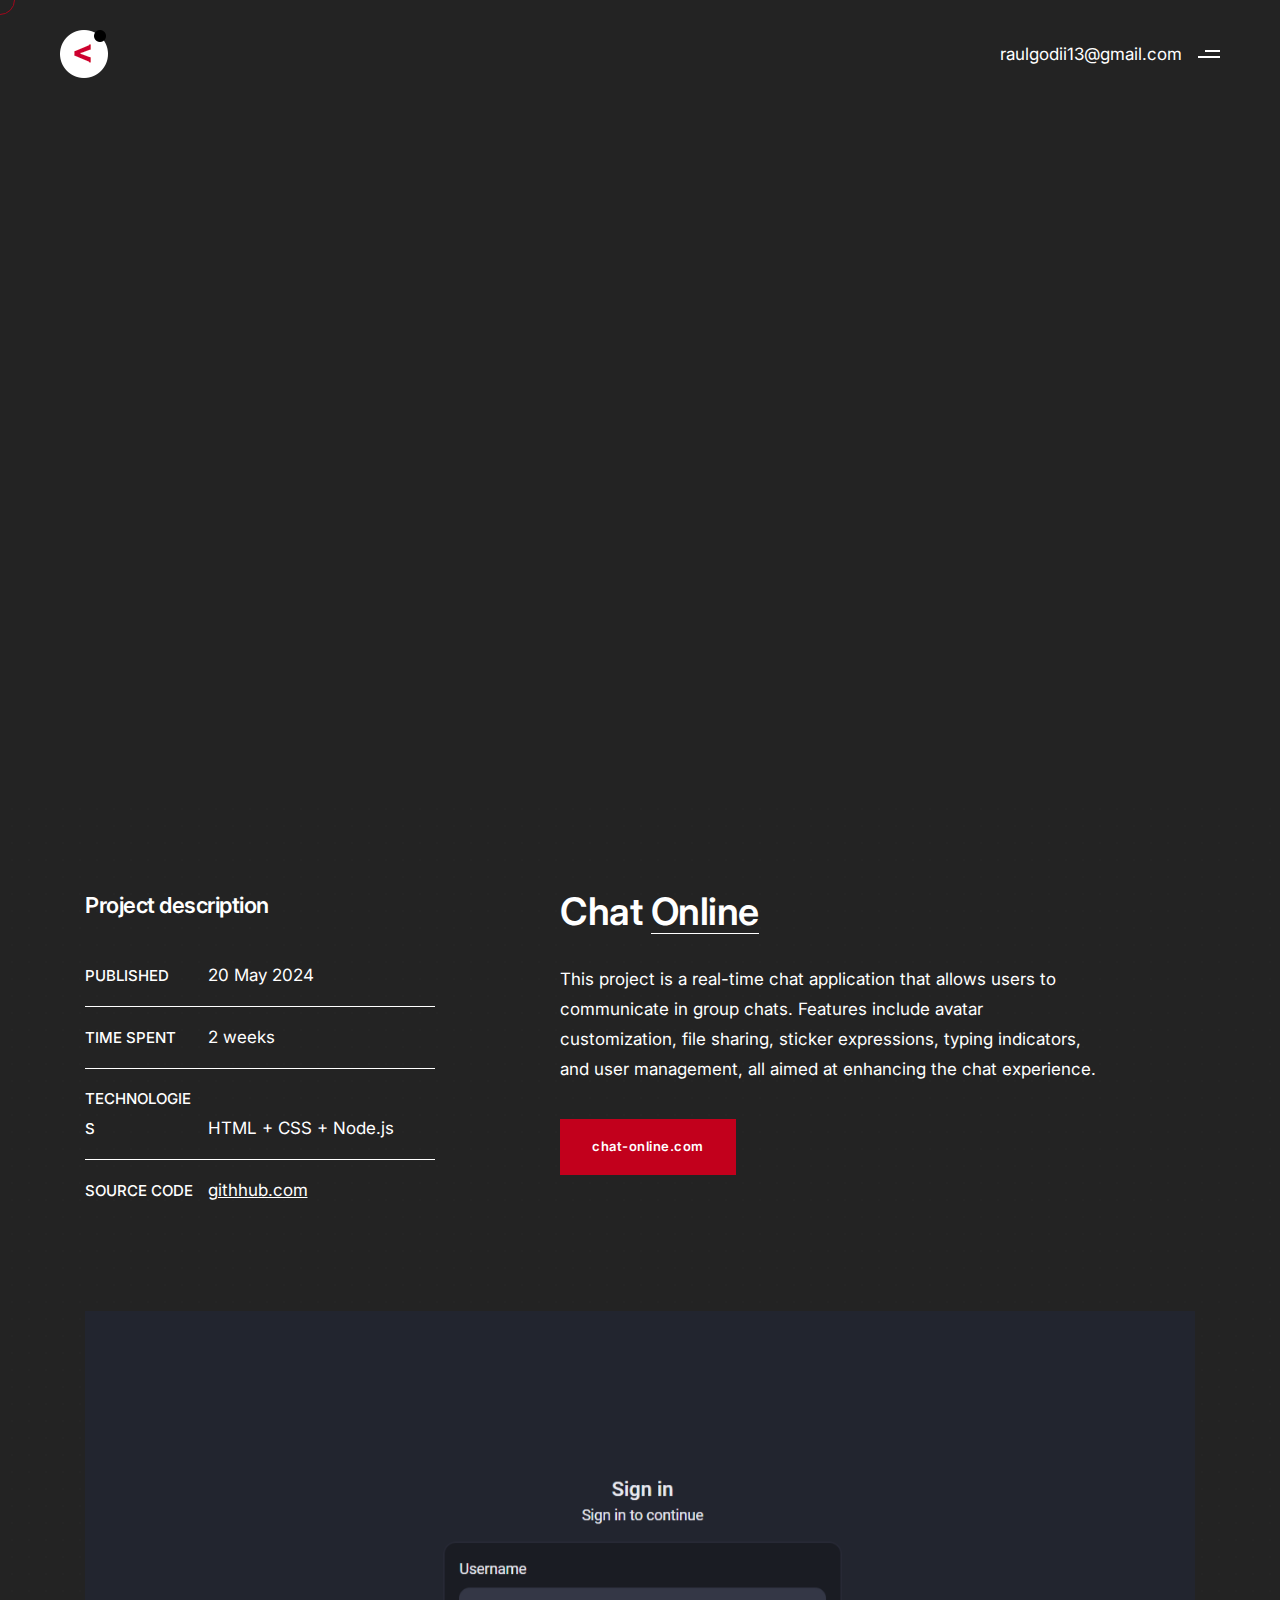
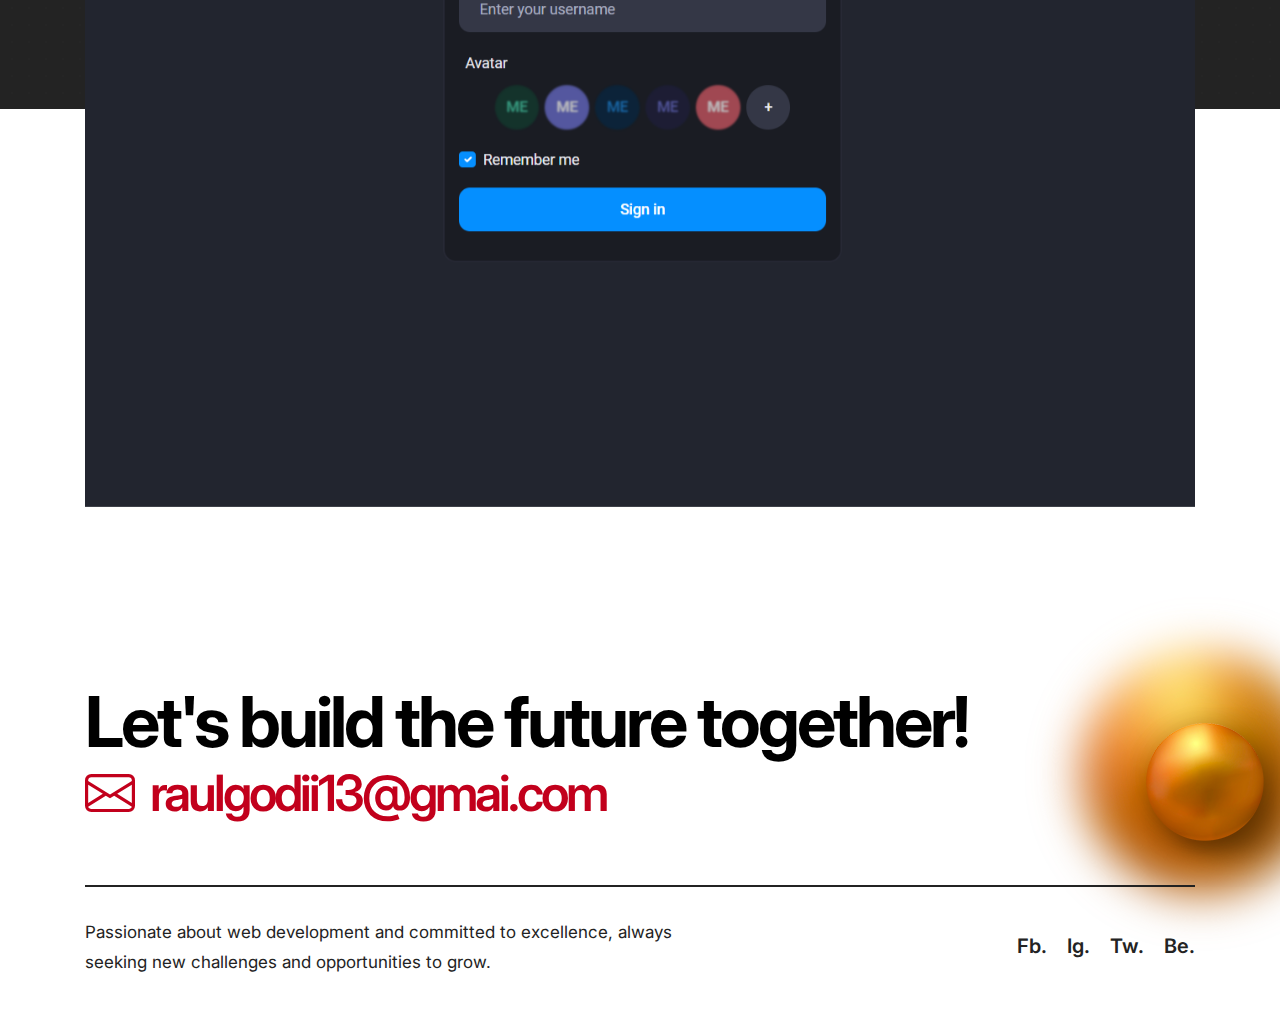
==== chatonline.html @ 8fe22cf5 "chat online" ====
<!doctype html>
<html class="no-js" lang="en">

<head>
    <title>Crafto - The Multipurpose HTML5 Template</title>
    <meta charset="utf-8">
    <meta http-equiv="X-UA-Compatible" content="IE=edge" />
    <meta name="author" content="ThemeZaa">
    <meta name="viewport" content="width=device-width,initial-scale=1.0" />
    <meta name="description"
        content="Elevate your online presence with Crafto - a modern, versatile, multipurpose Bootstrap 5 responsive HTML5, SCSS template using highly creative 48+ ready demos.">
    <!-- favicon icon -->
    <link rel="shortcut icon" href="images/favicon.png">
    <link rel="apple-touch-icon" href="images/apple-touch-icon-57x57.png">
    <link rel="apple-touch-icon" sizes="72x72" href="images/apple-touch-icon-72x72.png">
    <link rel="apple-touch-icon" sizes="114x114" href="images/apple-touch-icon-114x114.png">
    <!-- google fonts preconnect -->
    <link rel="preconnect" href="https://fonts.googleapis.com" crossorigin>
    <link rel="preconnect" href="https://fonts.gstatic.com" crossorigin>
    <!-- style sheets and font icons  -->
    <link rel="stylesheet" href="css/vendors.min.css" />
    <link rel="stylesheet" href="css/icon.min.css" />
    <link rel="stylesheet" href="css/style.css" />
    <link rel="stylesheet" href="css/responsive.css" />
    <link rel="stylesheet" href="css/freelancer.css" />
</head>

<body class="custom-cursor overflow-x-hidden" data-mobile-nav-style="classic">
    <!-- start cursor -->
    <div class="cursor-page-inner">
        <div class="circle-cursor circle-cursor-inner"></div>
        <div class="circle-cursor circle-cursor-outer"></div>
    </div>
    <!-- end cursor -->
    <!-- start header -->
    <header>
        <!-- start navigation -->
        <nav class="navbar navbar-expand-lg header-transparent bg-transparent disable-fixed" data-header-hover="dark">
            <div class="container-fluid">
                <div class="col-auto col-lg-2 me-lg-0 me-auto">
                    <a class="navbar-brand" href="index.html">
                        <img src="images/demo-freelancer-logo-white.png"
                            data-at2x="images/demo-freelancer-logo-white@2x.png" alt="" class="default-logo">
                        <img src="images/demo-freelancer-logo-white.png"
                            data-at2x="images/demo-freelancer-logo-white@2x.png" alt="" class="alt-logo">
                        <img src="images/demo-freelancer-logo-white.png"
                            data-at2x="images/demo-freelancer-logo-white@2x.png" alt="" class="mobile-logo">
                    </a>
                </div>
                <div class="col-auto col-lg-3 text-end lg-pe-0">
                    <div class="header-icon">
                        <a href="mailto:raulgodii13@gmail.com" class="text-white">raulgodii13@gmail.com</a>
                        <div class="header-push-button hamburger-push-button icon sm-pe-15px">
                            <div class="push-button">
                                <span></span>
                                <span></span>
                            </div>
                        </div>
                    </div>
                </div>
            </div>
        </nav>
        <!-- end navigation -->
        <!-- start hamburger menu -->
        <div class="push-menu hamburger-nav header-dark hamburger-menu-half bg-dark-gray md-w-60 sm-w-100"
            style="background-image: url(images/demo-gym-and-fitness-menu-bg.jpg)">
            <span class="close-menu text-dark-gray bg-white"><i class="fa-solid fa-xmark"></i></span>
            <div class="d-flex flex-column justify-content-center h-100 ps-18 pb-12 xxl-p-12 sm-p-20px">
                <div class="hamburger-menu menu-list-wrapper w-80 lg-w-100 lg-no-margin sm-mt-auto sm-mb-auto"
                    data-scroll-options='{ "theme": "light" }'>
                    <ul class="menu-item-list fw-500 p-0">
                        <li class="menu-item"><a href="index.html#home" class="inner-link nav-link">Home</a></li>
                        <li class="menu-item"><a href="index.html#about" class="inner-link nav-link">About</a></li>
                        <li class="menu-item"><a href="index.html#work" class="inner-link nav-link">Work</a></li>
                        <li class="menu-item"><a href="index.html#expertise" class="inner-link nav-link">Expertise</a>
                        </li>
                        <li class="menu-item"><a href="index.html#awards" class="inner-link nav-link">Awards</a></li>
                        <li class="menu-item"><a href="index.html#contact" class="inner-link nav-link">Contact</a></li>
                    </ul>
                </div>
                <div class="w-90 xxl-w-100 d-none d-lg-inline-block">
                    <div class="row row-cols-1 row-cols-xl-2 menu-address">
                        <div class="col">
                            <span class="text-white fs-16 ls-05px">Contact information</span>
                            <div class="h-1px w-90 lg-w-100 bg-white-transparent-extra-light mt-15px mb-15px"></div>
                            <p class="fs-15 lh-26 w-90 xl-w-100 text-white fw-300">Valdepeñas, CR, España</p>
                        </div>
                        <div class="col">
                            <span class="text-white fs-16 ls-05px">Connect with me</span>
                            <div class="h-1px w-90 xxl-w-100 bg-white-transparent-extra-light mt-15px mb-15px"></div>
                            <p class="fs-15 lh-28 w-90 xxl-w-100 lg-mb-0 fw-300"><a href="mailto:raulgodii13@gmail.com"
                                    class="d-block text-white text-white-hover">raulgodii13@gmail.com</a><a
                                    href="tel:12345678910" class="text-white text-white-hover">+34 694 46 24 79</a></p>
                        </div>
                    </div>
                </div>
                <div class="w-90 xxl-w-100 d-none d-lg-inline-block">
                    <div class="menu-address d-flex align-items-center justify-content-center gap-3">
                        <a href="http://www.linkedin.com" target="_blank"><i
                                class="fa-brands fa-linkedin-in"></i><span></span></a>
                        <a href="http://www.instagram.com" target="_blank"><i
                                class="fa-brands fa-github"></i><span></span></a>
                    </div>
                </div>
            </div>
        </div>
        <!-- end hamburger menu -->
    </header>
    <!-- end header -->
    <section class="page-title-big-typography cover-background p-0 one-fourth-screen bg-dark-gray"
        style="background-image: url(images/project2.png)">
    </section>
    <!-- start section -->
    <section class="bg-dark-gray background-position-center-top overlap-height overflow-visible"
        style="background-image: url('images/demo-architecture-dotted-pattern.svg')">
        <div class="container">
            <div class="row overlap-gap-section">
                <div class="col-lg-4 col-md-6 sm-mb-30px text-center text-md-start">
                    <span class="fs-22 fw-600 d-inline-block mb-25px ls-minus-05px text-white">Project
                        description</span>
                    <ul class="list-style-01 ps-0 pe-80px mb-0 sm-pe-0">
                        <li class="text-white border-color-charcoal-grey pt-15px pb-15px"><span
                                class="text-uppercase text-white pe-10px w-35 lg-w-45 sm-w-auto sm-me-20px d-inline-block fw-500 fs-15">Published</span>20
                            May 2024</li>
                        <li class="text-white border-color-charcoal-grey pt-15px pb-15px"><span
                                class="text-uppercase text-white pe-10px w-35 lg-w-45 sm-w-auto sm-me-20px d-inline-block fw-500 fs-15">Time
                                spent</span>2 weeks
                        </li>
                        <li class="text-white pt-15px pb-15px"><span
                                class="text-uppercase text-white pe-10px w-35 lg-w-45 sm-w-auto sm-me-20px d-inline-block fs-15 fw-500">Technologies</span>HTML + CSS + Node.js</li>
                        <li class="text-white pt-15px pb-15px"><span
                                class="text-uppercase text-white pe-10px w-35 lg-w-45 sm-w-auto sm-me-20px d-inline-block fs-15 fw-500">Source Code</span><a href="https://github.com/raulgodii/NodeJS-ChatOnline" target="_blank" class="text-white text-decoration-underline">githhub.com</a></li>
                    </ul>
                </div>
                <div class="col-lg-6 offset-lg-1 col-md-6 text-center text-md-start">
                    <h4 class="fw-600 text-white">Chat <span
                            class="text-decoration-line-bottom d-inline-block">Online</span></h4>
                    <p class="mb-35px text-white">This project is a real-time chat application that allows users to communicate in group chats. Features include avatar customization, file sharing, sticker expressions, typing indicators, and user management, all aimed at enhancing the chat experience.
                    </p>
                    <a href="https://nodejs-chatonline.onrender.com" target="_blank"
                        class="btn btn-medium btn-base-color text-uppercase-inherit fw-600 primary-font">chat-online.com</a>
                </div>
            </div>
        </div>
    </section>
    <!-- end section -->
    <!-- start section -->
    <section class="bg-nero-grey">
        <div class="container">
            <div class="row">
                <div class="col-12 overlap-section">
                    <div class="overlap-section-inner">
                        <div class="swiper magic-cursor drag-cursor"
                            data-slider-options='{ "slidesPerView": 1, "spaceBetween": 0, "effect": "fade", "speed": 1200, "loop": true, "autoplay": { "delay": 1500, "disableOnInteraction": false },  "pagination": { "el": ".slider-three-slide-pagination", "clickable": true, "dynamicBullets": true }, "navigation": { "nextEl": ".slider-one-slide-next-1", "prevEl": ".slider-one-slide-prev-1" }, "keyboard": { "enabled": true, "onlyInViewport": true }, "breakpoints": { "992": { "slidesPerView": 1 }, "768": { "slidesPerView": 1 }, "320": { "slidesPerView": 1 } } }'>
                            <div class="swiper-wrapper">
                                <!-- start slider item -->
                                <div class="swiper-slide">
                                    <img src="images/chatonline1.png" class="w-100" alt="" />
                                </div>
                                <!-- end slider item -->
                                <!-- start slider item -->
                                <div class="swiper-slide">
                                    <img src="images/chatonline1.png" class="w-100" alt="" />
                                </div>
                                <!-- end slider item -->
                                <!-- start slider item -->
                                <div class="swiper-slide">
                                    <img src="images/chatonline1.png" class="w-100" alt="" />
                                </div>
                                <!-- end slider item -->
                                <!-- end slider item -->
                            </div>
                        </div>
                    </div>
                </div>
            </div>
        </div>
    </section>
    <!-- end section -->

    <!-- start footer -->
    <footer id="contact" class="position-relative overflow-hidden pb-0">
        <img src="images/demo-freelancer-03.png" class="position-absolute top-0px right-minus-100px" alt="">
        <div class="container position-relative">
            <img src="images/demo-freelancer-04.png"
                class="position-absolute top-20px right-minus-100px d-none d-md-block" alt="">
            <div class="row">
                <div class="col-md-12 position-relative">
                    <div class="fs-70 md-fs-50 sm-fs-40 ls-minus-3px fw-700 text-black mb-10px sm-ls-minus-1px">Let's
                        build the future together!</div>
                    <div class="d-inline-block">
                        <i
                            class="bi bi-envelope icon-extra-large md-icon-large me-10px text-base-color align-middle"></i>
                        <a href="mailto:raulgodii13@gmai.com"
                            class="fs-50 sm-fs-40 text-base-color fw-600 align-middle ls-minus-3px sm-ls-minus-1px">raulgodii13@gmai.com</a>
                    </div>
                </div>
            </div>
            <div class="row g-0 align-items-center border-top border-2 border-color-dark-gray pt-30px mt-6 mb-3">
                <div class="col-md-7 last-paragraph-no-margin sm-mb-20px">
                    <p>Passionate about web development and committed to excellence, always seeking new challenges and
                        opportunities to grow.</p>
                </div>
                <div class="col-md-5 elements-social social-text-style-01 text-start text-md-end sm-mb-20px">
                    <ul class="medium-icon dark fw-600">
                        <li><a class="facebook" href="https://www.facebook.com/" target="_blank">Fb.</a></li>
                        <li><a class="instagram" href="http://www.instagram.com" target="_blank">Ig.</a></li>
                        <li><a class="twitter" href="http://www.twitter.com" target="_blank">Tw.</a></li>
                        <li><a class="behance" href="http://www.behance.com/" target="_blank">Be.</a></li>
                    </ul>
                </div>
            </div>
        </div>
    </footer>
    <!-- end footer -->
    <!-- start scroll progress -->
    <div class="scroll-progress d-none d-xxl-block">
        <a href="#" class="scroll-top" aria-label="scroll">
            <span class="scroll-text">Scroll</span><span class="scroll-line"><span class="scroll-point"></span></span>
        </a>
    </div>
    <!-- end scroll progress -->
    <!-- javascript libraries -->
    <script type="text/javascript" src="js/jquery.js"></script>
    <script type="text/javascript" src="js/vendors.min.js"></script>
    <script type="text/javascript" src="js/main.js"></script>
</body>

</html>
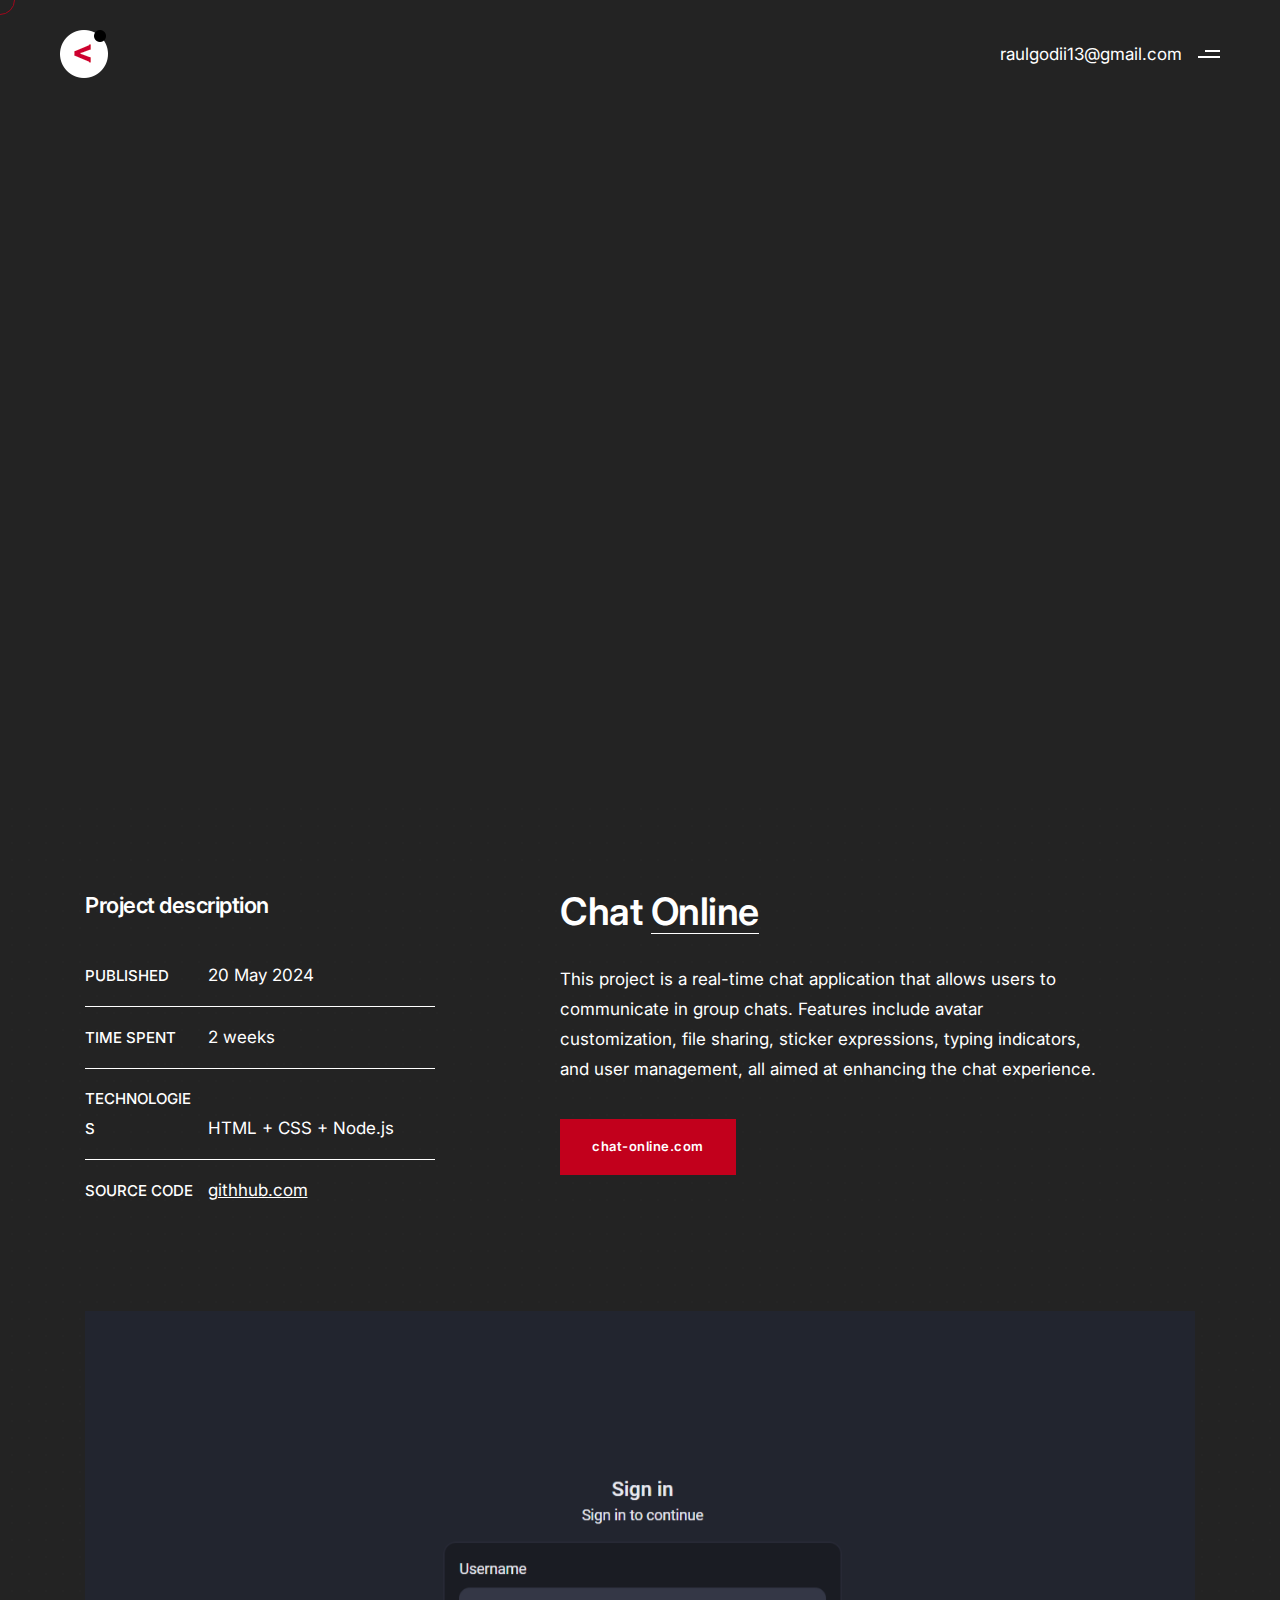
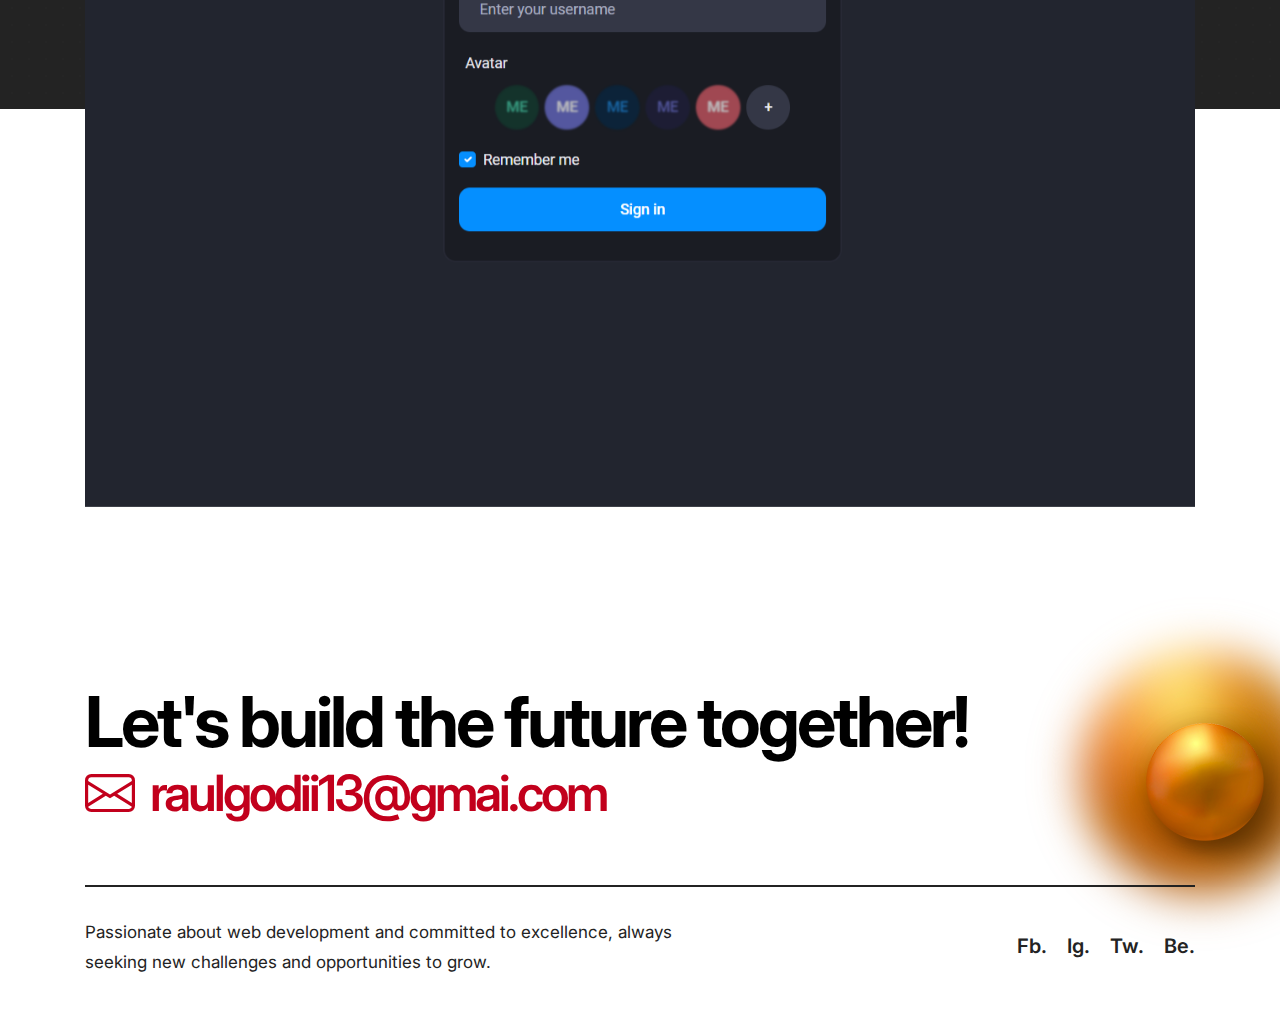
==== commit c98c6737: "link linkedin" ====
--- a/chatonline.html
+++ b/chatonline.html
@@ -96,7 +96,7 @@
                 </div>
                 <div class="w-90 xxl-w-100 d-none d-lg-inline-block">
                     <div class="menu-address d-flex align-items-center justify-content-center gap-3">
-                        <a href="http://www.linkedin.com" target="_blank"><i
+                        <a href="https://www.linkedin.com/in/raul-gonzalez-diaz/" target="_blank"><i
                                 class="fa-brands fa-linkedin-in"></i><span></span></a>
                         <a href="http://www.instagram.com" target="_blank"><i
                                 class="fa-brands fa-github"></i><span></span></a>
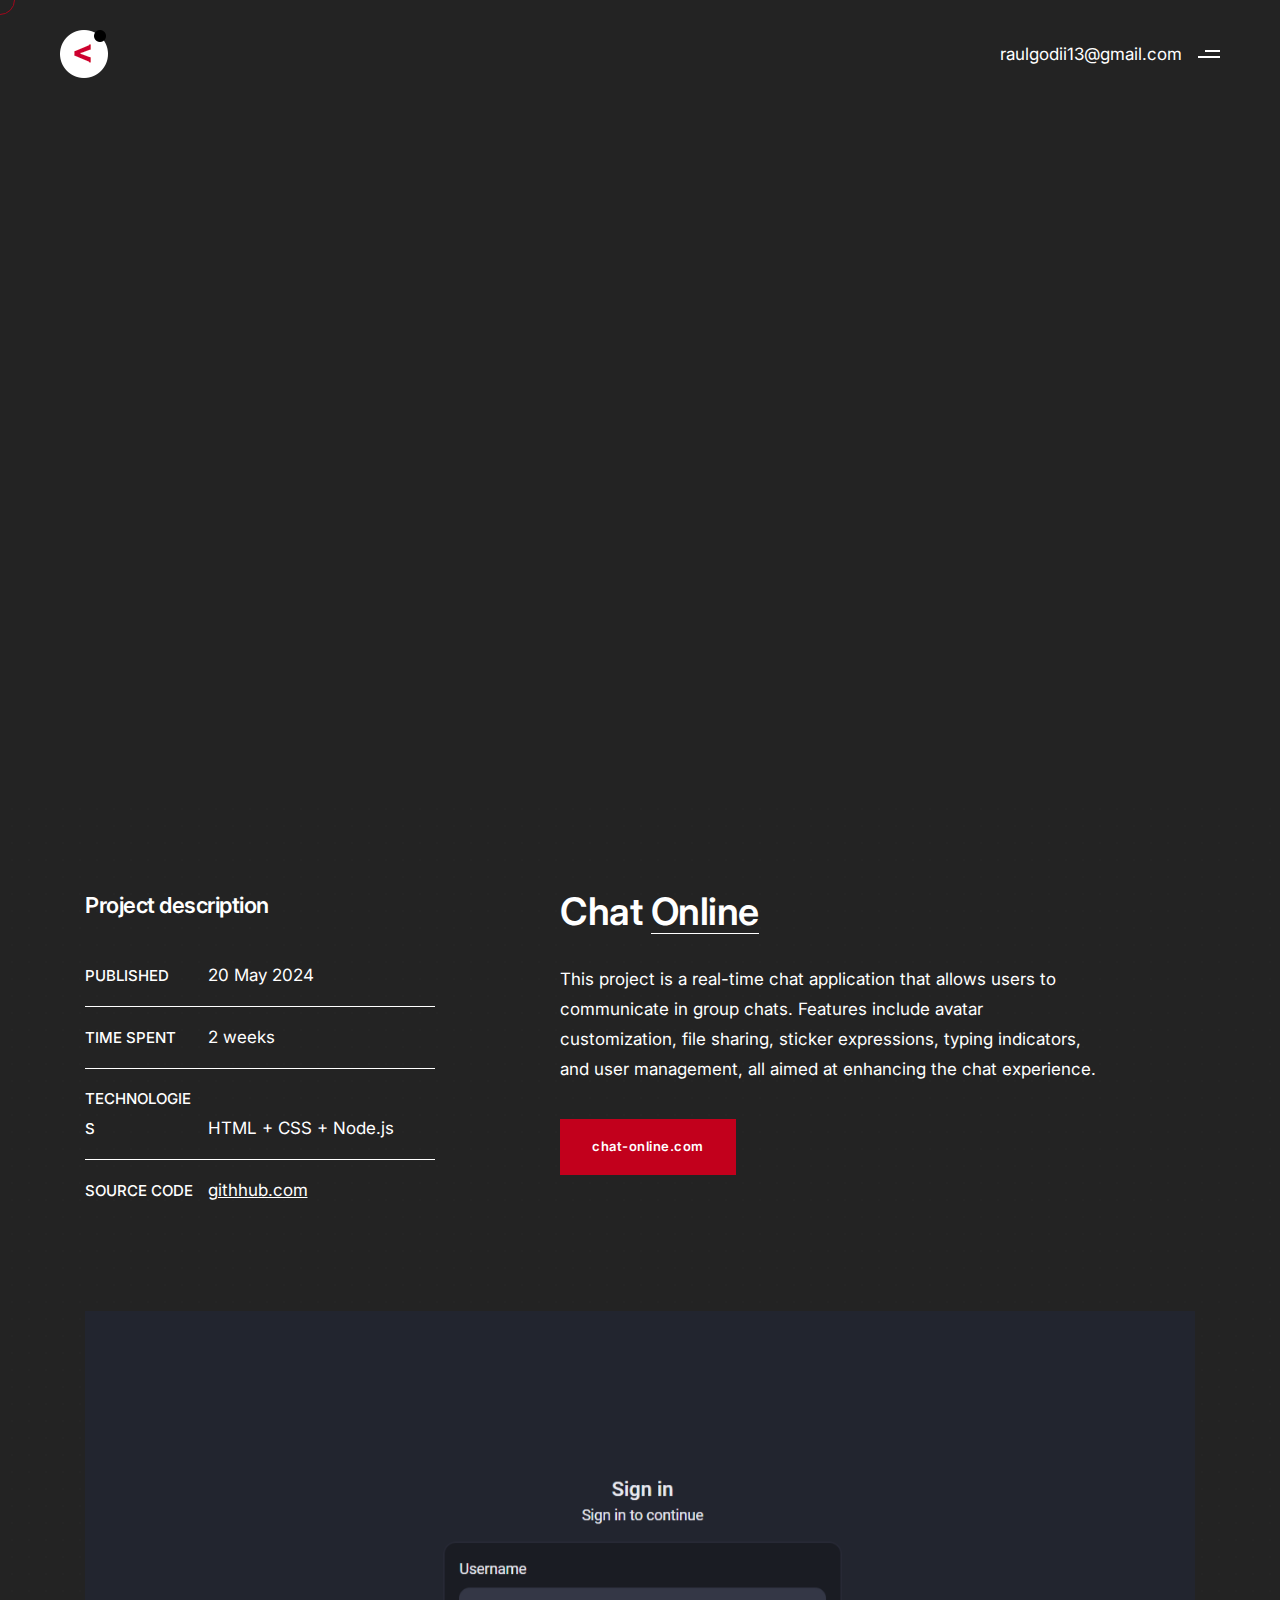
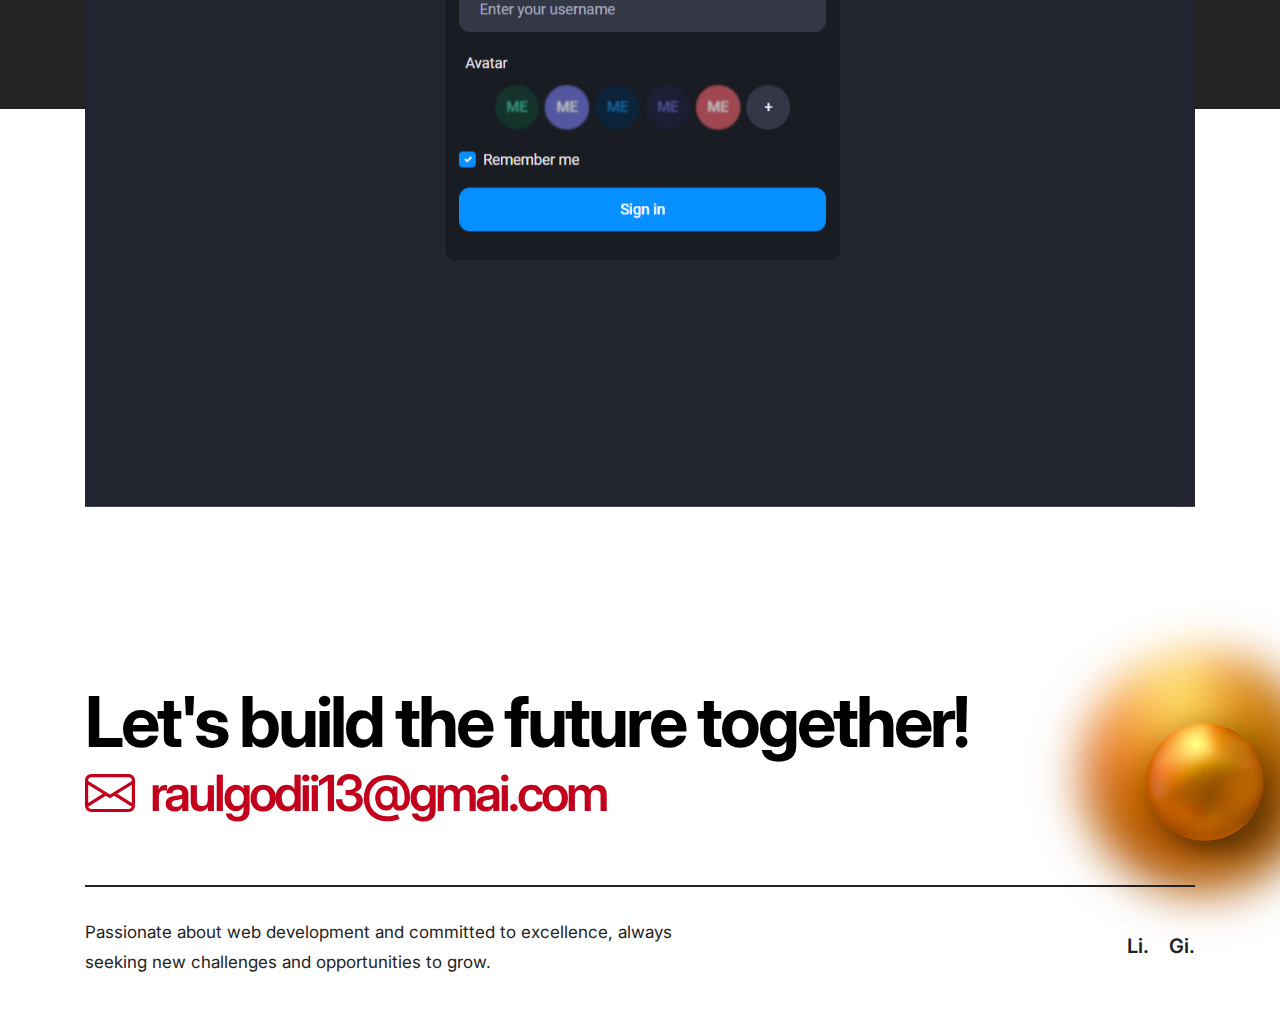
==== commit 708ee58f: "update footer" ====
--- a/chatonline.html
+++ b/chatonline.html
@@ -98,7 +98,7 @@
                     <div class="menu-address d-flex align-items-center justify-content-center gap-3">
                         <a href="https://www.linkedin.com/in/raul-gonzalez-diaz/" target="_blank"><i
                                 class="fa-brands fa-linkedin-in"></i><span></span></a>
-                        <a href="http://www.instagram.com" target="_blank"><i
+                        <a href="http://www.linkedin.com" target="_blank"><i
                                 class="fa-brands fa-github"></i><span></span></a>
                     </div>
                 </div>
@@ -203,10 +203,8 @@
                 </div>
                 <div class="col-md-5 elements-social social-text-style-01 text-start text-md-end sm-mb-20px">
                     <ul class="medium-icon dark fw-600">
-                        <li><a class="facebook" href="https://www.facebook.com/" target="_blank">Fb.</a></li>
-                        <li><a class="instagram" href="http://www.instagram.com" target="_blank">Ig.</a></li>
-                        <li><a class="twitter" href="http://www.twitter.com" target="_blank">Tw.</a></li>
-                        <li><a class="behance" href="http://www.behance.com/" target="_blank">Be.</a></li>
+                        <li><a class="linkedin" href="https://www.linkedin.com/in/raul-gonzalez-diaz/" target="_blank">Li.</a></li>
+                        <li><a class="github" href="https://github.com/raulgodii" target="_blank">Gi.</a></li>
                     </ul>
                 </div>
             </div>
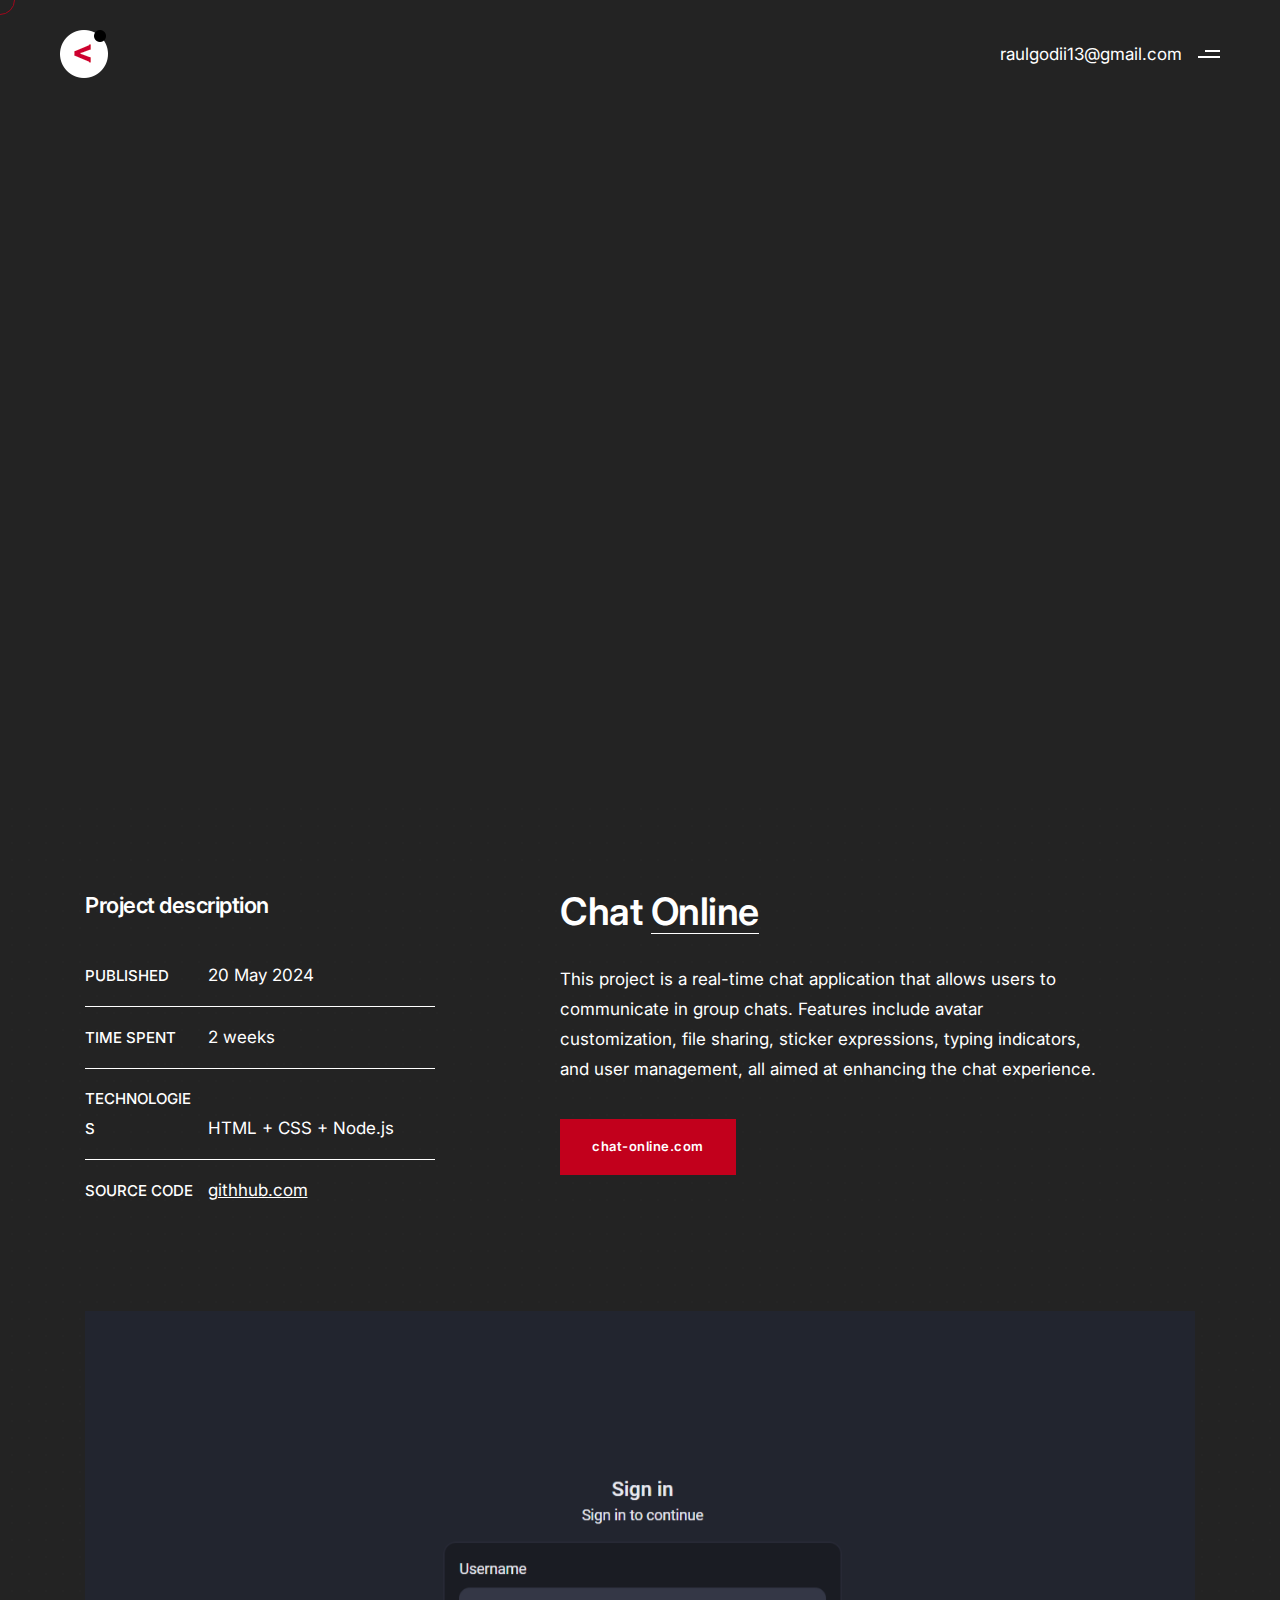
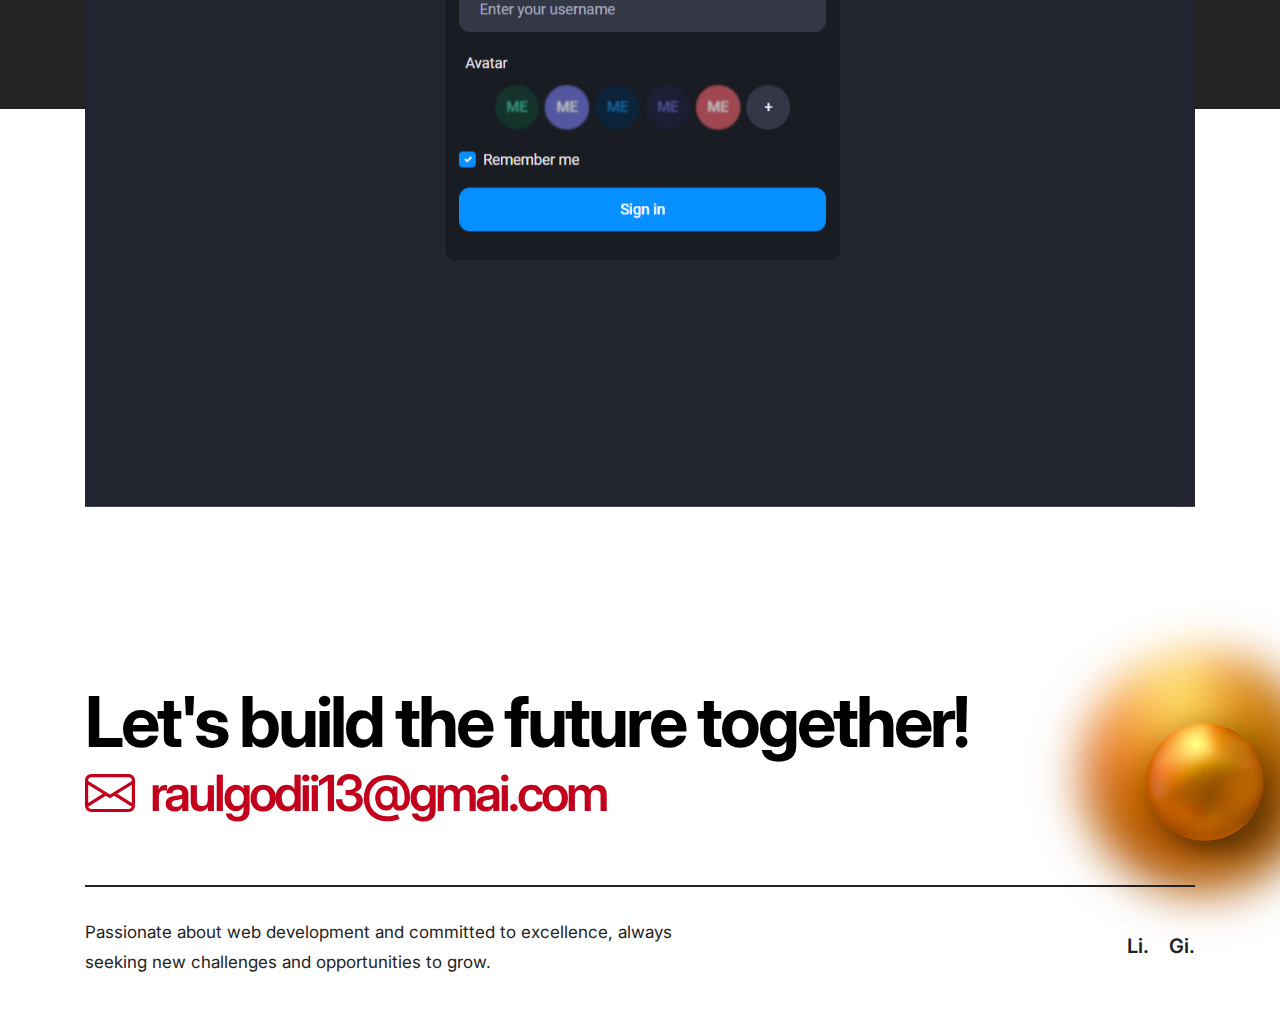
==== commit 74ac95e7: "update head" ====
--- a/chatonline.html
+++ b/chatonline.html
@@ -2,18 +2,17 @@
 <html class="no-js" lang="en">
 
 <head>
-    <title>Crafto - The Multipurpose HTML5 Template</title>
+    <title>Raúl González Díaz</title>
     <meta charset="utf-8">
     <meta http-equiv="X-UA-Compatible" content="IE=edge" />
     <meta name="author" content="ThemeZaa">
     <meta name="viewport" content="width=device-width,initial-scale=1.0" />
-    <meta name="description"
-        content="Elevate your online presence with Crafto - a modern, versatile, multipurpose Bootstrap 5 responsive HTML5, SCSS template using highly creative 48+ ready demos.">
+    
     <!-- favicon icon -->
-    <link rel="shortcut icon" href="images/favicon.png">
-    <link rel="apple-touch-icon" href="images/apple-touch-icon-57x57.png">
-    <link rel="apple-touch-icon" sizes="72x72" href="images/apple-touch-icon-72x72.png">
-    <link rel="apple-touch-icon" sizes="114x114" href="images/apple-touch-icon-114x114.png">
+    <link rel="shortcut icon" href="images/demo-freelancer-logo-white.png">
+    <link rel="apple-touch-icon" href="images/demo-freelancer-logo-white.png">
+    <link rel="apple-touch-icon" sizes="72x72" href="images/demo-freelancer-logo-white.png">
+    <link rel="apple-touch-icon" sizes="114x114" href="images/demo-freelancer-logo-white.png">
     <!-- google fonts preconnect -->
     <link rel="preconnect" href="https://fonts.googleapis.com" crossorigin>
     <link rel="preconnect" href="https://fonts.gstatic.com" crossorigin>
--- a/css/style.css
+++ b/css/style.css
@@ -1,14 +1,4 @@
-/* -------------------------------------------------------
 
-    Theme Name: Crafto - The Multipurpose HTML5 Template
-    Theme URL: https://craftohtml.themezaa.com/
-    Description: Elevate your online presence with Crafto - a modern, versatile, multipurpose Bootstrap 5 responsive HTML5, SCSS template using highly creative 48+ ready demos.
-    Author: ThemeZaa - https://www.themezaa.com/
-    Author ThemeForest URL: https://themeforest.net/user/themezaa
-    Copyright(c) 2024 themezaa.com
-    Version: 1.0
-
-------------------------------------------------------- */
 /*
 
 Table of contents
--- a/css/responsive.css
+++ b/css/responsive.css
@@ -1,14 +1,4 @@
-/* -------------------------------------------------------
 
-    Theme Name: Crafto - The Multipurpose HTML5 Template
-    Theme URL: https://craftohtml.themezaa.com/
-    Description: Elevate your online presence with Crafto - a modern, versatile, multipurpose Bootstrap 5 responsive HTML5, SCSS template using highly creative 48+ ready demos.
-    Author: ThemeZaa - https://www.themezaa.com/
-    Author ThemeForest URL: https://themeforest.net/user/themezaa
-    Copyright(c) 2024 themezaa.com
-    Version: 1.0
-
-------------------------------------------------------- */
 /* Bootstrap overwrite css */
 @media (min-width: 1400px) {
   .container, .container-lg, .container-md, .container-sm, .container-xl, .container-xxl {
--- a/css/freelancer.css
+++ b/css/freelancer.css
@@ -1,6 +1,4 @@
-/* ===================================
-    Crafto - Freelancer
-====================================== */
+
 /* font */
 @import url('https://fonts.googleapis.com/css2?family=Inter:wght@100;200;300;400;500;600;700;800;900&display=swap');
 /* variable */
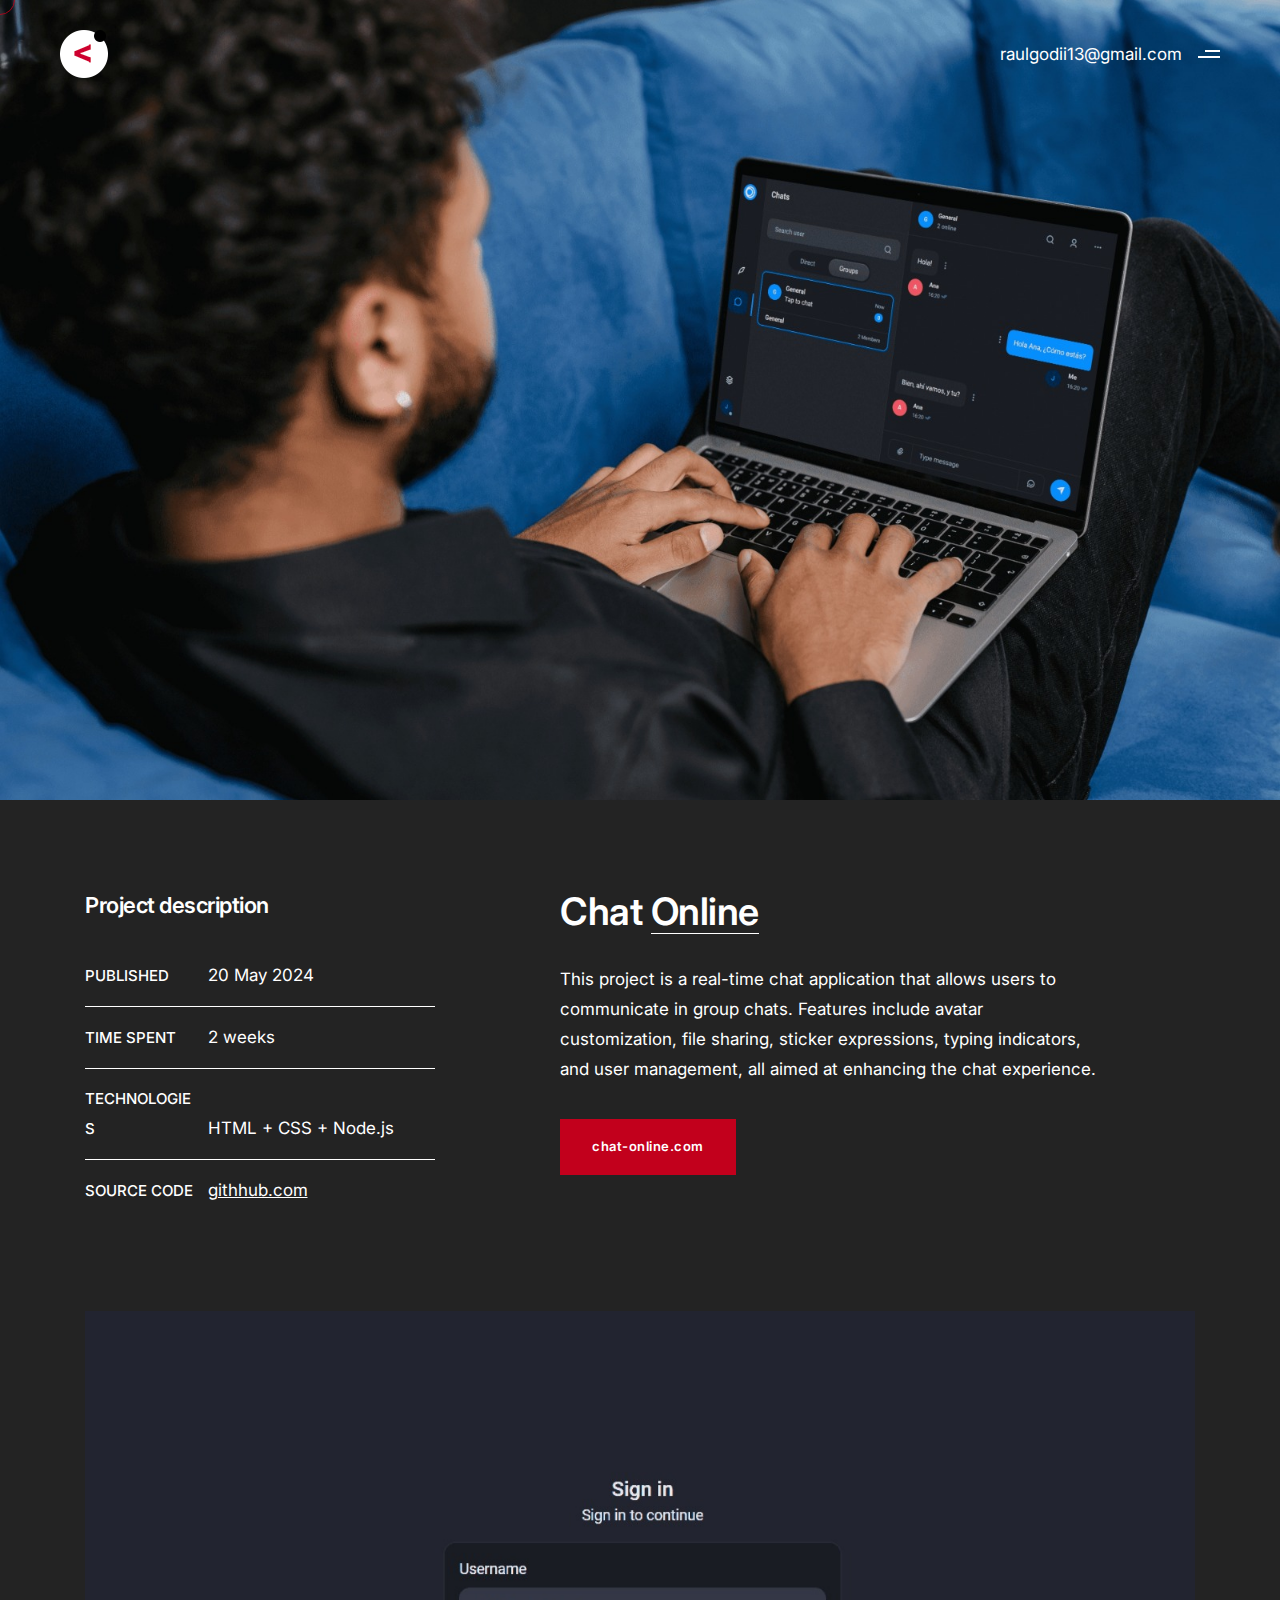
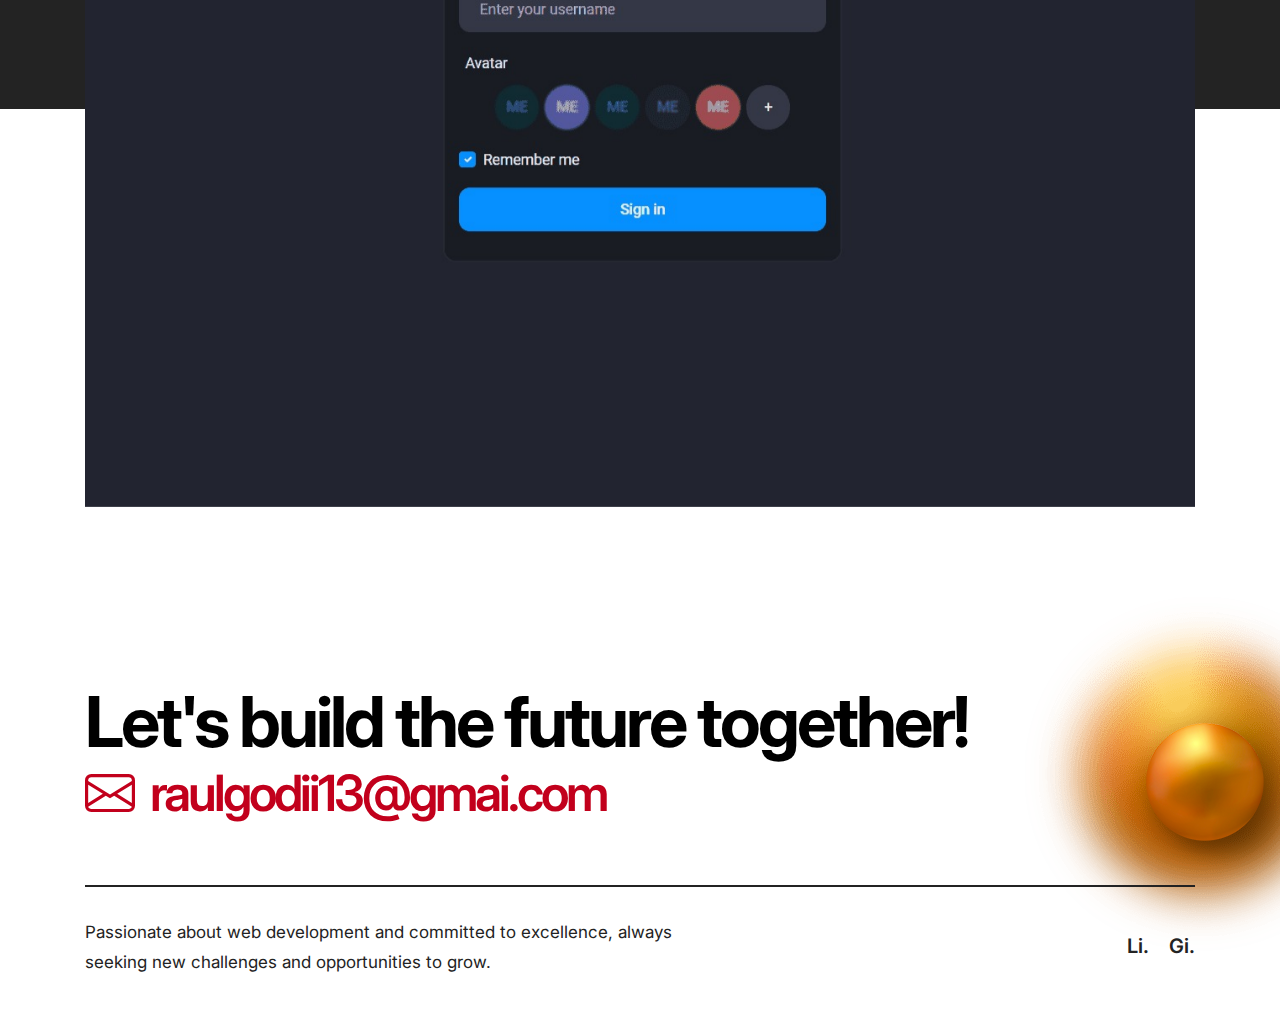
==== commit a9cee77f: "optimize img" ====
--- a/chatonline.html
+++ b/chatonline.html
@@ -107,7 +107,7 @@
     </header>
     <!-- end header -->
     <section class="page-title-big-typography cover-background p-0 one-fourth-screen bg-dark-gray"
-        style="background-image: url(images/project2.png)">
+        style="background-image: url(images/project2.jpeg)">
     </section>
     <!-- start section -->
     <section class="bg-dark-gray background-position-center-top overlap-height overflow-visible"
@@ -154,17 +154,17 @@
                             <div class="swiper-wrapper">
                                 <!-- start slider item -->
                                 <div class="swiper-slide">
-                                    <img src="images/chatonline1.png" class="w-100" alt="" />
+                                    <img src="images/chatonline1.jpeg" class="w-100" alt="" />
                                 </div>
                                 <!-- end slider item -->
                                 <!-- start slider item -->
                                 <div class="swiper-slide">
-                                    <img src="images/chatonline1.png" class="w-100" alt="" />
+                                    <img src="images/chatonline1.jpeg" class="w-100" alt="" />
                                 </div>
                                 <!-- end slider item -->
                                 <!-- start slider item -->
                                 <div class="swiper-slide">
-                                    <img src="images/chatonline1.png" class="w-100" alt="" />
+                                    <img src="images/chatonline1.jpeg" class="w-100" alt="" />
                                 </div>
                                 <!-- end slider item -->
                                 <!-- end slider item -->
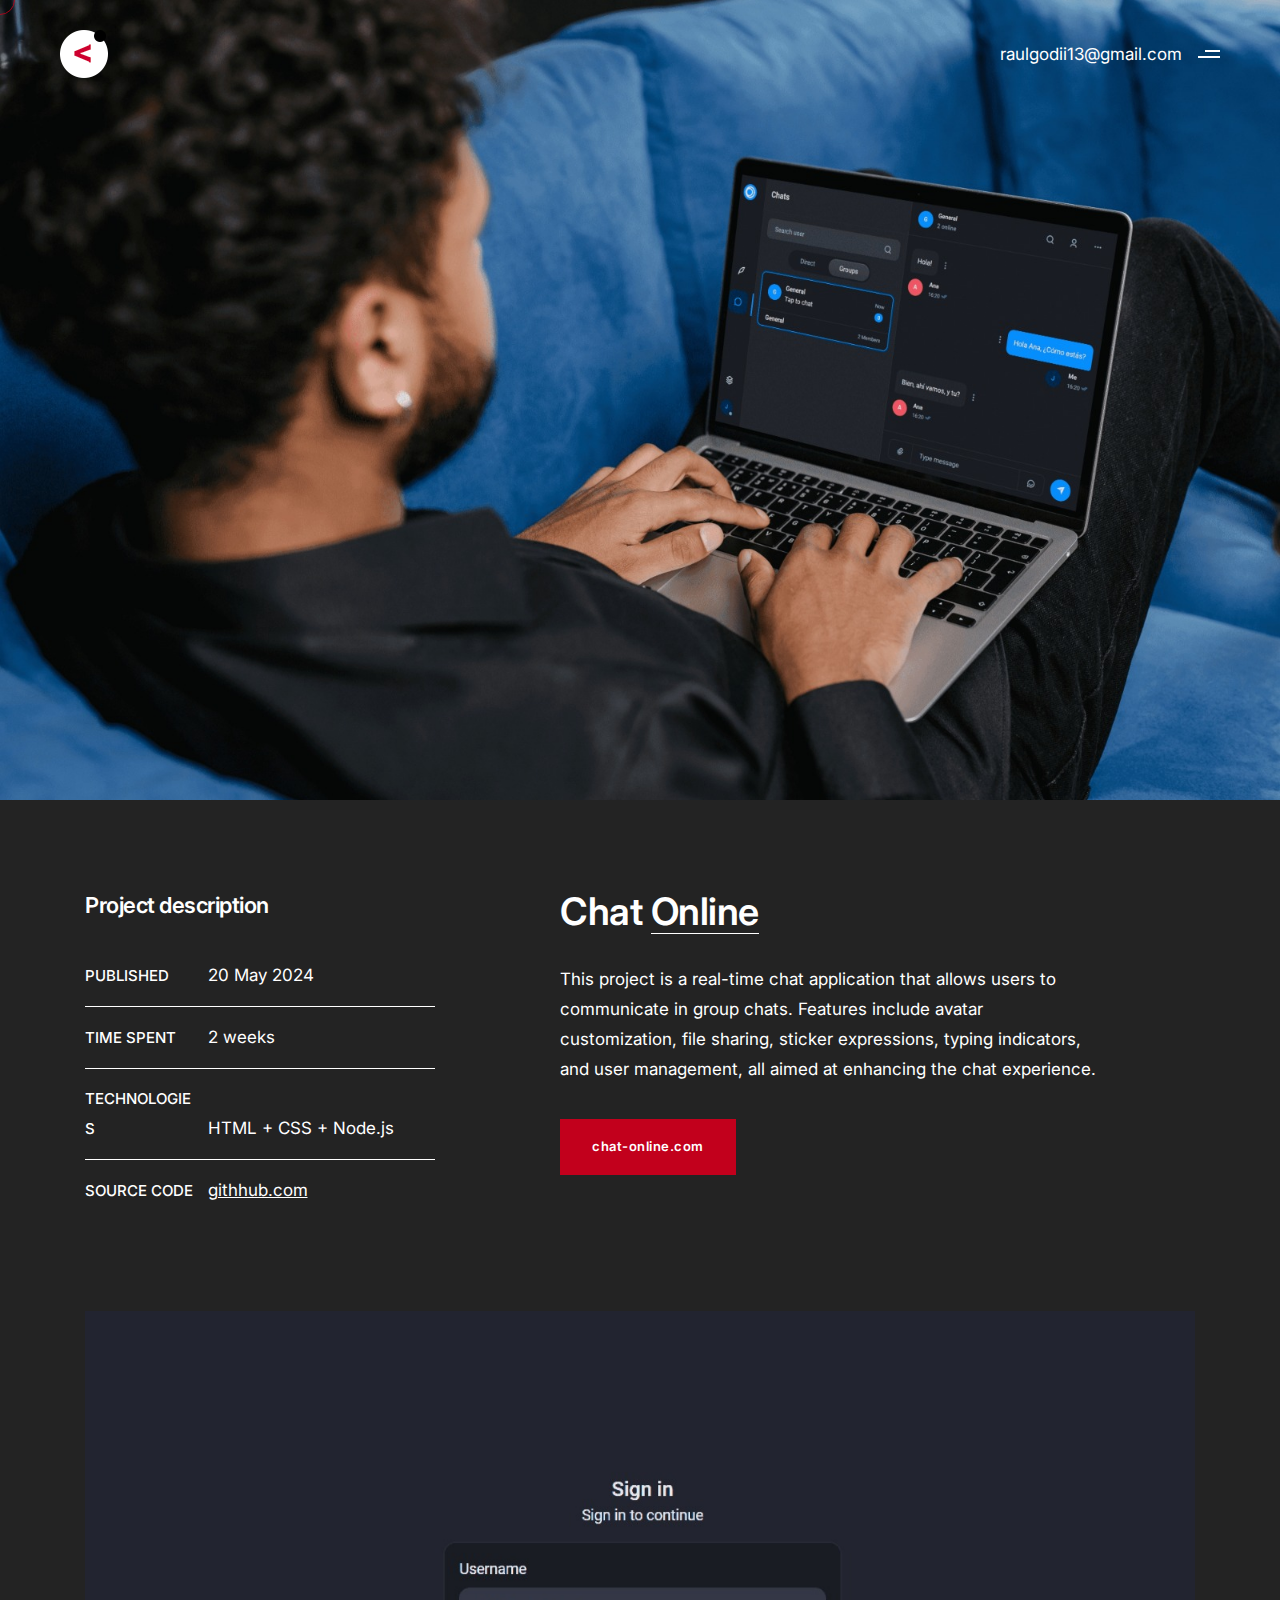
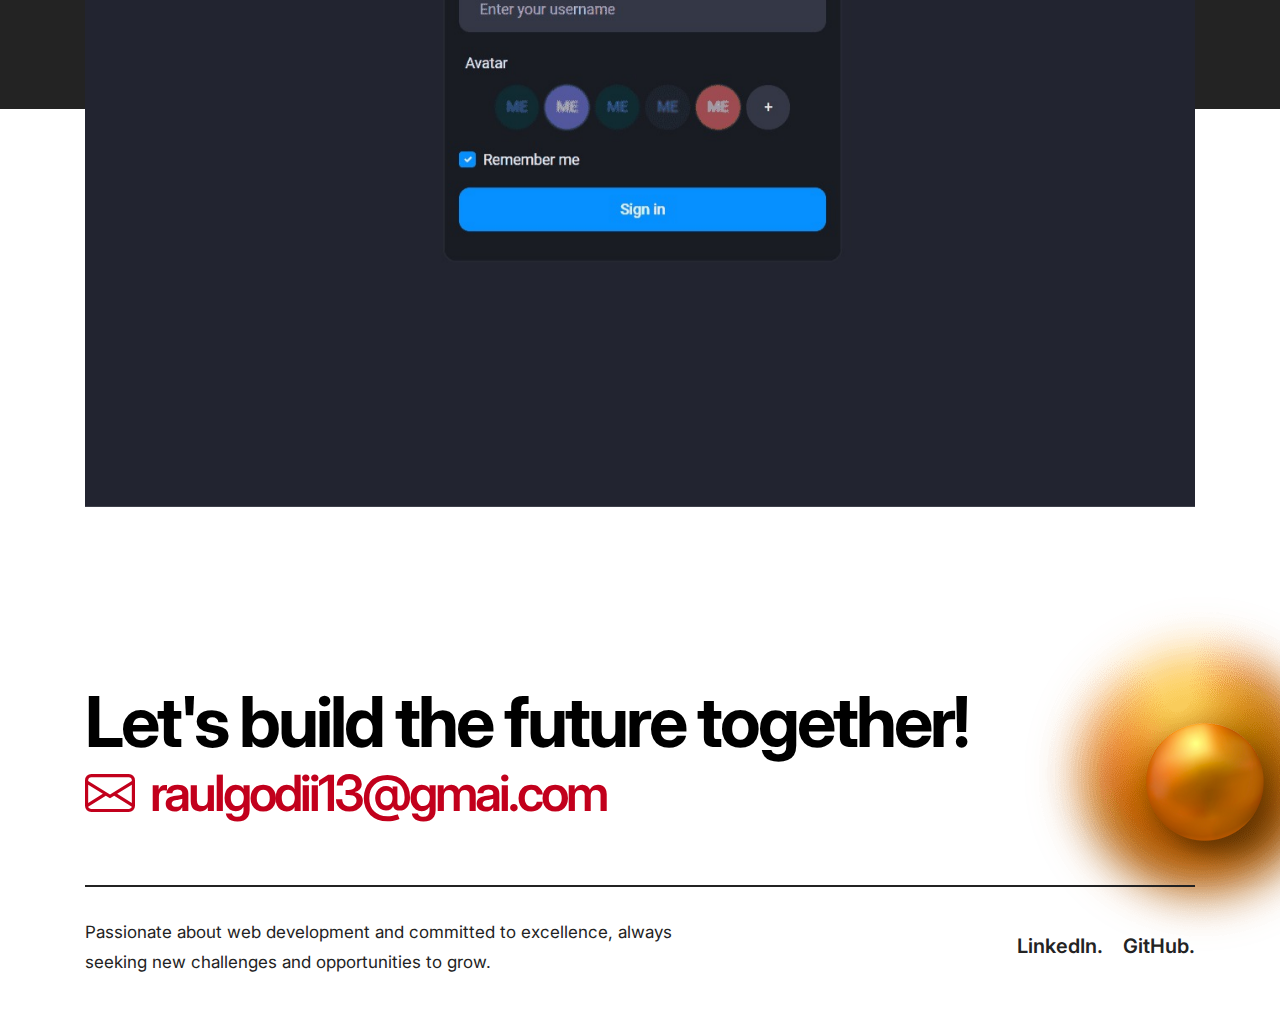
==== commit 44b86980: "link Li. Gi." ====
--- a/chatonline.html
+++ b/chatonline.html
@@ -202,8 +202,8 @@
                 </div>
                 <div class="col-md-5 elements-social social-text-style-01 text-start text-md-end sm-mb-20px">
                     <ul class="medium-icon dark fw-600">
-                        <li><a class="linkedin" href="https://www.linkedin.com/in/raul-gonzalez-diaz/" target="_blank">Li.</a></li>
-                        <li><a class="github" href="https://github.com/raulgodii" target="_blank">Gi.</a></li>
+                        <li><a class="linkedin" href="https://www.linkedin.com/in/raul-gonzalez-diaz/" target="_blank">LinkedIn.</a></li>
+                        <li><a class="github" href="https://github.com/raulgodii" target="_blank">GitHub.</a></li>
                     </ul>
                 </div>
             </div>
